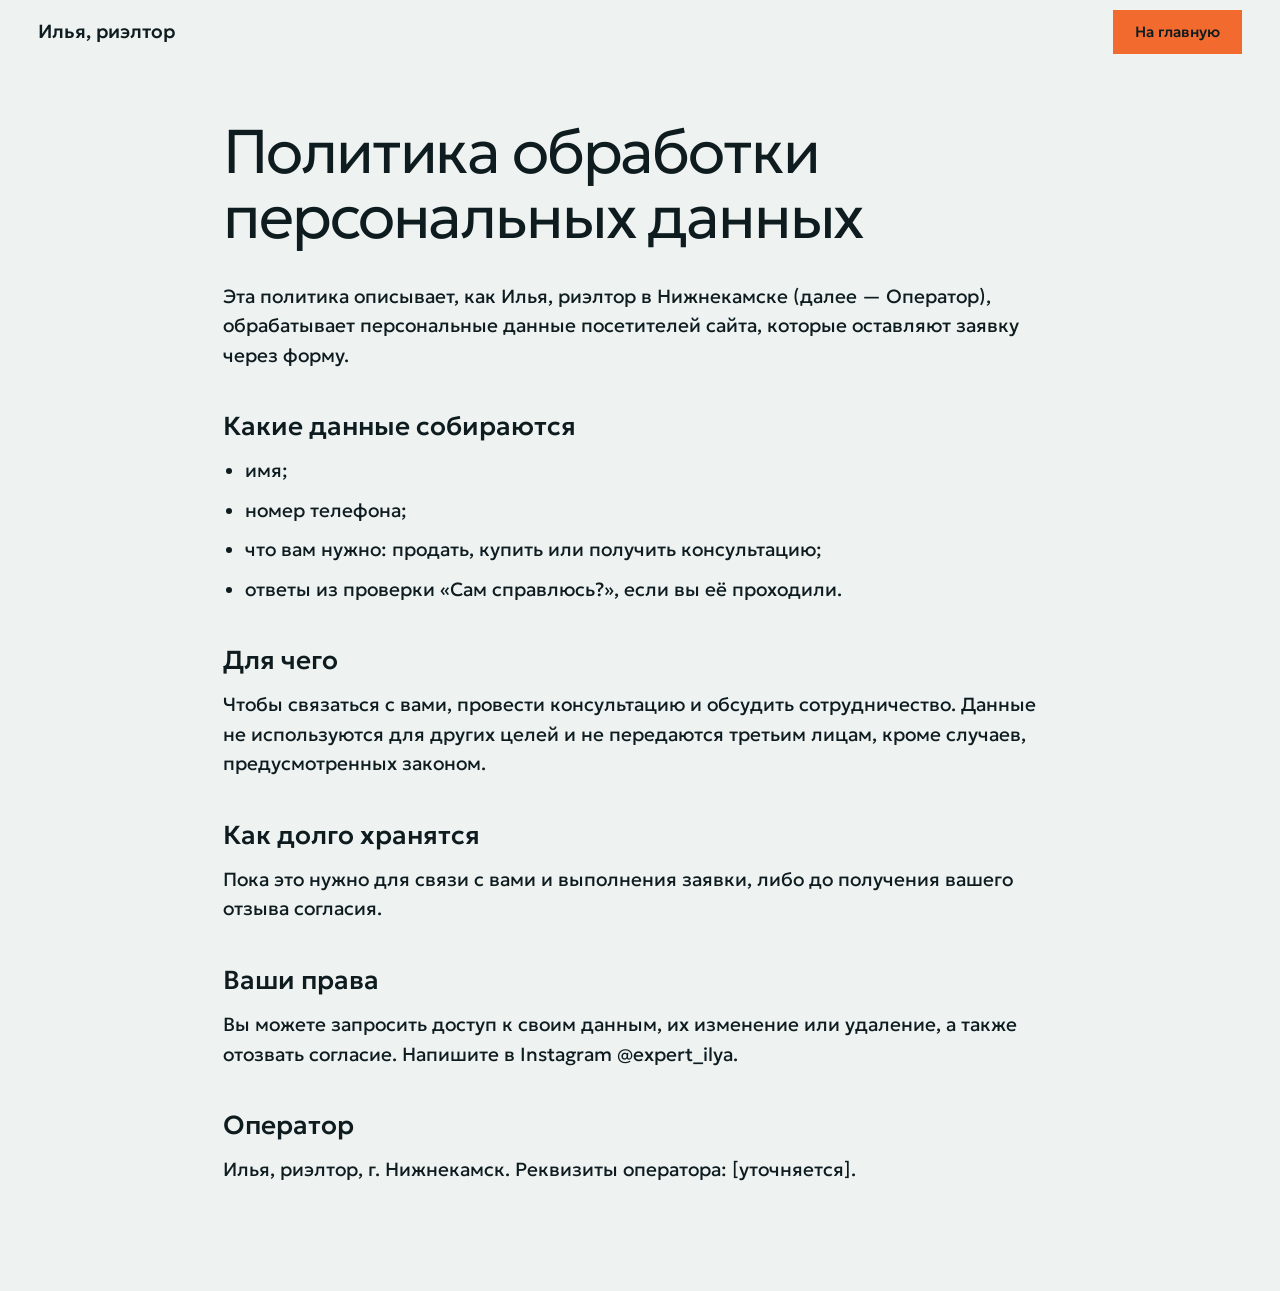
==== privacy.html @ 944a3500 "init: landing for Ilya realtor Nizhnekamsk" ====
<!DOCTYPE html>
<html lang="ru">
<head>
<meta charset="utf-8">
<meta name="viewport" content="width=device-width, initial-scale=1">
<title>Политика обработки персональных данных | Илья, риэлтор</title>
<meta name="robots" content="noindex">
<link rel="icon" type="image/svg+xml" href="assets/favicon.svg">
<link href="https://fonts.googleapis.com/css2?family=Geologica:wght@300;400;500&display=swap" rel="stylesheet">
<link rel="stylesheet" href="styles.css">
</head>
<body>
<header class="bar" data-tone="mist"><a class="bar__brand" href="./">Илья, риэлтор</a><a class="btn btn--bar" href="./"><span>На главную</span></a></header>
<main class="legal">
  <h1>Политика обработки персональных данных</h1>
  <p>Эта политика описывает, как Илья, риэлтор в Нижнекамске (далее — Оператор), обрабатывает персональные данные посетителей сайта, которые оставляют заявку через форму.</p>
  <h2>Какие данные собираются</h2>
  <ul><li>имя;</li><li>номер телефона;</li><li>что вам нужно: продать, купить или получить консультацию;</li><li>ответы из проверки «Сам справлюсь?», если вы её проходили.</li></ul>
  <h2>Для чего</h2>
  <p>Чтобы связаться с вами, провести консультацию и обсудить сотрудничество. Данные не используются для других целей и не передаются третьим лицам, кроме случаев, предусмотренных законом.</p>
  <h2>Как долго хранятся</h2>
  <p>Пока это нужно для связи с вами и выполнения заявки, либо до получения вашего отзыва согласия.</p>
  <h2>Ваши права</h2>
  <p>Вы можете запросить доступ к своим данным, их изменение или удаление, а также отозвать согласие. Напишите в Instagram @expert_ilya.</p>
  <h2>Оператор</h2>
  <p>Илья, риэлтор, г. Нижнекамск. Реквизиты оператора: [уточняется].</p>
</main>
</body>
</html>
---- styles.css ----
:root {
  --bg: #EEF2F1;
  --surface: #E1E8E7;
  --ink: #0E1C20;
  --muted: #46565B;
  --sky: #CFE1EA;
  --gold: #F2D27A;
  --sage: #D9E7DE;
  --accent: #F26A2E;
  --m: clamp(16px, 3vw, 40px);
  --gap: 24px;
  --step-small: clamp(0.875rem, 0.85rem + 0.1vw, 0.9375rem);
  --step-body: clamp(1.0625rem, 1rem + 0.25vw, 1.1875rem);
  --step-lead: clamp(1.25rem, 1.1rem + 0.7vw, 1.625rem);
  --step-head: clamp(2.125rem, 1.3rem + 3.2vw, 4rem);
  --step-display: clamp(3.5rem, 8.6vw, 8.25rem);
  --ease: cubic-bezier(.16, 1, .3, 1);
  --foot-h: 100svh;
}

*, *::before, *::after { box-sizing: border-box; }
html { -webkit-text-size-adjust: 100%; scroll-padding-top: 72px; }
html.lenis, html.lenis body { height: auto; }
.lenis.lenis-smooth { scroll-behavior: auto !important; }
body {
  margin: 0;
  font-family: 'Geologica', system-ui, sans-serif;
  font-weight: 400;
  font-size: var(--step-body);
  line-height: 1.55;
  color: var(--ink);
  background: var(--bg);
  overflow-x: clip;
}
img { display: block; max-width: 100%; }
a { color: inherit; }
h1, h2, h3, p, ul, ol, dl, dd, figure { margin: 0; }
ul, ol { padding: 0; list-style: none; }
button, input, select { font: inherit; color: inherit; }
:focus-visible { outline: 3px solid var(--ink); outline-offset: 3px; }
::selection { background: var(--accent); color: var(--ink); }

.skip { position: absolute; left: -999px; top: 8px; z-index: 100; background: var(--bg); padding: 10px 16px; }
.skip:focus { left: 8px; }
.wrap { padding-inline: var(--m); }
.chapter { padding-block: clamp(96px, 12vw, 200px); position: relative; }

.head {
  font-weight: 300;
  font-size: var(--step-head);
  line-height: 1.02;
  letter-spacing: -0.035em;
  text-wrap: balance;
}
.lead { font-size: var(--step-lead); line-height: 1.4; max-width: 34ch; }
.w { display: inline-block; overflow: hidden; vertical-align: top; padding-bottom: .12em; margin-bottom: -.12em; }
.w__in { display: inline-block; }

/* ===== buttons ===== */
.btn {
  position: relative; overflow: hidden;
  display: inline-flex; align-items: center; justify-content: center;
  min-height: 56px; padding: 0 30px;
  border: 0; border-radius: 0;
  background: var(--accent); color: var(--ink);
  font-weight: 500; text-decoration: none; cursor: pointer;
  will-change: transform;
}
.btn::before {
  content: ''; position: absolute; inset: 0; background: var(--ink);
  transform: translateY(101%); transition: transform .5s var(--ease);
}
.btn span { position: relative; z-index: 1; transition: color .3s; }
.btn:hover::before, .btn:focus-visible::before { transform: none; }
.btn:hover span, .btn:focus-visible span { color: var(--bg); }
.btn:active { transform: scale(.98); }
.btn--full { width: 100%; min-height: 56px; }
.btn[disabled] { opacity: .7; cursor: wait; }
.tlink { text-decoration: underline; text-decoration-thickness: 2px; text-underline-offset: 5px; }
.tlink:hover { text-decoration-color: var(--accent); }

/* ===== top bar ===== */
.bar {
  position: fixed; inset: 0 0 auto 0; z-index: 50; height: 64px;
  padding-inline: var(--m);
  display: flex; align-items: center; justify-content: space-between; gap: 24px;
  background: var(--bar-bg, var(--bg)); color: var(--ink);
  transition: background-color .3s, transform .5s var(--ease);
}
.bar.is-away { transform: translateY(-100%); }
.bar[data-tone="mist"] { --bar-bg: #EEF2F1; }
.bar[data-tone="sky"] { --bar-bg: #CFE1EA; }
.bar[data-tone="gold"] { --bar-bg: #F2D27A; }
.bar[data-tone="sage"] { --bar-bg: #D9E7DE; }
.bar[data-tone="orange"] { --bar-bg: #F26A2E; }
.bar__brand { font-weight: 500; text-decoration: none; white-space: nowrap; flex-shrink: 0; }
.bar__nav { display: flex; gap: 32px; }
.bar__nav a { text-decoration: none; white-space: nowrap; font-size: var(--step-small); }
.bar__nav a:hover { text-decoration: underline; text-underline-offset: 6px; text-decoration-thickness: 2px; }
.btn--bar { min-height: 44px; padding: 0 22px; font-size: var(--step-small); }

/* ===== hero ===== */
.hero {
  display: grid; grid-template-columns: minmax(0, 10fr) minmax(0, 2fr);
  height: 100svh; min-height: 560px; padding: 10px; gap: 0;
  background: var(--bg);
}
.hero__panel { position: relative; overflow: hidden; color: #fff; background: #2a3944; }
.hero__img { position: absolute; inset: -4% 0 -4% 0; width: 100%; height: 108%; object-fit: cover; object-position: 50% 40%; will-change: transform; }
.hero__panel::before {
  content: ''; position: absolute; inset: 0; z-index: 1;
  background: linear-gradient(to bottom, rgba(8, 20, 28, .62) 0%, rgba(8, 20, 28, .34) 38%, rgba(8, 20, 28, 0) 56%, rgba(8, 20, 28, .5) 100%);
}
.hero__brand { position: absolute; z-index: 2; left: 28px; top: 28px; font-weight: 500; }
.hero__h1 {
  position: absolute; z-index: 2; left: 0; right: 0; top: 17%;
  text-align: center; font-weight: 300; font-size: var(--step-display);
  line-height: 1; letter-spacing: -0.035em;
}
.mask { display: block; overflow: hidden; padding: .04em .1em .12em; margin-bottom: -.12em; }
.mask__in { display: block; will-change: transform; }
.hero__lead { position: absolute; z-index: 2; left: 28px; bottom: 36px; width: min(34ch, 36%); font-size: var(--step-body); }
.btn--hero { position: absolute; z-index: 2; left: 50%; bottom: 36px; translate: -50% 0; white-space: nowrap; }
.swatches { display: flex; flex-direction: column; }
.swatches a {
  flex: 1; display: flex; align-items: flex-start; padding: 20px;
  background: var(--sw); color: var(--ink); text-decoration: none; font-weight: 500;
  transition: flex-grow .6s var(--ease), padding-left .4s var(--ease);
}
.swatches a:hover, .swatches a:focus-visible { flex-grow: 1.5; padding-left: 28px; }

/* ===== scene: services ===== */
.scene { position: relative; background: var(--bg); }
.js .scene { height: 440vh; }
.scene__stick { position: relative; min-height: 100svh; overflow: hidden; }
.js .scene__stick { position: sticky; top: 0; height: 100svh; }
.scene__bg { position: absolute; inset: 0; width: 100%; height: 100%; object-fit: cover; object-position: 50% 62%; will-change: transform; }
.scene__scrim {
  position: absolute; inset: 0 0 auto 0; height: 66%;
  background: linear-gradient(to bottom, rgba(238, 242, 241, .97) 0%, rgba(238, 242, 241, .92) 60%, rgba(238, 242, 241, 0) 100%);
}
.scene__list {
  position: relative; z-index: 2; width: min(580px, calc(100% - 2 * var(--m)));
  margin: 0 auto; padding: 96px 0 40px; text-align: center;
}
.js .scene__list { position: absolute; left: 50%; top: 0; translate: -50% 0; padding-top: 92px; }
.stmt { padding-block: 5px; }
.stmt__t { font-size: var(--step-body); font-weight: 400; line-height: 1.3; color: var(--muted); transition: color .35s, font-weight .35s; }
.stmt__d { color: var(--ink); max-width: 46ch; margin: 6px auto 8px; }
.js .stmt__d { max-height: 0; opacity: 0; overflow: hidden; margin-block: 0; transition: max-height .6s var(--ease), opacity .4s, margin .5s var(--ease); }
.js .stmt.is-on .stmt__d { max-height: 140px; opacity: 1; margin-block: 6px 8px; }
.stmt.is-on .stmt__t, .stmt:only-child .stmt__t { color: var(--ink); font-weight: 500; }
.scene__pairs { position: absolute; inset: 0; z-index: 1; pointer-events: none; display: none; }
.js .scene__pairs { display: block; }
.pair { position: absolute; inset: 0; }
.pair img { position: absolute; object-fit: cover; opacity: 0; transform: translateY(40px) scale(1.06); transition: opacity .7s var(--ease), transform 1s var(--ease); }
.pair.is-on img { opacity: 1; transform: none; }
.pair__b { transition-delay: .12s; }
.pair__a { left: var(--m); width: clamp(150px, 16vw, 240px); aspect-ratio: 4 / 5; top: 44%; }
.pair__b { right: var(--m); width: clamp(170px, 19vw, 280px); aspect-ratio: 1 / 1; top: 56%; }
.pair[data-i="1"] .pair__a { aspect-ratio: 3 / 4; top: 52%; object-position: 30% 50%; }
.pair[data-i="1"] .pair__b { aspect-ratio: 16 / 10; top: 46%; }
.pair[data-i="2"] .pair__a { aspect-ratio: 1 / 1; top: 48%; }
.pair[data-i="2"] .pair__b { aspect-ratio: 4 / 5; top: 50%; object-position: 70% 50%; }
.pair[data-i="3"] .pair__a { aspect-ratio: 16 / 10; top: 58%; object-position: 20% 50%; }
.pair[data-i="3"] .pair__b { aspect-ratio: 3 / 4; top: 44%; object-position: 60% 50%; }
.pair[data-i="4"] .pair__a { aspect-ratio: 4 / 5; top: 50%; object-position: 40% 50%; }
.pair[data-i="4"] .pair__b { aspect-ratio: 16 / 10; top: 60%; }
.pair[data-i="5"] .pair__a { aspect-ratio: 1 / 1; top: 56%; object-position: 80% 50%; }
.pair[data-i="5"] .pair__b { aspect-ratio: 3 / 4; top: 46%; }

/* ===== check ===== */
.check { background: var(--bg); }
.check__grid { display: grid; grid-template-columns: repeat(12, minmax(0, 1fr)); gap: var(--gap); align-items: start; }
.check__side { grid-column: 1 / 6; position: sticky; top: 112px; }
.check__side .lead { margin-top: 28px; }
.result { margin-top: 48px; }
.result__n { font-weight: 300; font-size: clamp(5rem, 9vw, 8.5rem); line-height: .95; letter-spacing: -0.045em; font-variant-numeric: tabular-nums; }
.result__of { font-size: var(--step-lead); letter-spacing: 0; color: var(--muted); }
.result__t { margin-top: 14px; font-size: var(--step-lead); line-height: 1.3; max-width: 28ch; }
.result__s { margin-top: 10px; max-width: 44ch; color: var(--muted); }
.result .btn { margin-top: 28px; }
.tasks { grid-column: 7 / 13; display: grid; gap: 12px; }
.task { position: relative; display: flex; align-items: center; gap: 20px; padding: 22px 26px; background: var(--surface); cursor: pointer; transition: background-color .35s, transform .5s var(--ease); }
.task:hover { background: #D5DFDE; transform: translateX(6px); }
.task input { position: absolute; opacity: 0; inset: 0; width: 100%; height: 100%; cursor: pointer; margin: 0; }
.task__box { flex: none; width: 34px; height: 34px; background: #fff; display: grid; place-items: center; transition: background-color .3s; }
.task__box::after { content: ''; width: 9px; height: 17px; border: solid var(--ink); border-width: 0 3px 3px 0; transform: translateY(-2px) rotate(45deg) scale(0); transition: transform .4s var(--ease); }
.task:has(input:checked) { background: var(--sky); }
.task:has(input:checked) .task__box { background: var(--accent); }
.task:has(input:checked) .task__box::after { transform: translateY(-2px) rotate(45deg) scale(1); }
.task:has(input:focus-visible) { outline: 3px solid var(--ink); outline-offset: 3px; }
.task__t { line-height: 1.35; }

/* ===== steps ===== */
.steps { background: var(--sky); }
.steps__grid { display: grid; grid-template-columns: repeat(12, minmax(0, 1fr)); column-gap: var(--gap); }
.steps__h { grid-column: 7 / 13; grid-row: 1; }
.st { display: contents; }
.st__pic { overflow: hidden; }
.st__pic img { width: 100%; height: 100%; object-fit: cover; will-change: transform; }
.st__p { max-width: 36ch; }
.st__p strong { font-weight: 500; }
.st1 .st__pic { grid-column: 1 / 5; grid-row: 1 / 3; aspect-ratio: 3 / 4; }
.st1 .st__p { grid-column: 5 / 8; grid-row: 2; margin-top: 48px; align-self: start; }
.st2 .st__pic { grid-column: 6 / 9; grid-row: 3; aspect-ratio: 1 / 1; margin-top: 120px; }
.st2 .st__p { grid-column: 9 / 13; grid-row: 3; margin-top: 120px; align-self: start; }
.st3 .st__pic { grid-column: 8 / 13; grid-row: 4; aspect-ratio: 16 / 10; margin-top: 100px; }
.st3 .st__p { grid-column: 3 / 8; grid-row: 4; margin-top: 100px; align-self: start; justify-self: end; padding-right: 8px; }

/* ===== about ===== */
.about { background: var(--gold); }
.about__lead { margin-top: 24px; max-width: 40ch; }
.about__tiles { margin-top: 72px; display: grid; grid-template-columns: repeat(12, minmax(0, 1fr)); gap: 16px var(--gap); align-items: start; }
.about__photo { position: relative; grid-column: 1 / 9; overflow: hidden; aspect-ratio: 16 / 10; }
.about__photo img { width: 100%; height: 100%; object-fit: cover; will-change: transform; }
.about__note { position: absolute; top: 0; right: 0; width: 340px; padding: 22px; background: var(--bg); font-size: var(--step-body); line-height: 1.5; }
.about__side { grid-column: 9 / 13; display: grid; gap: 32px; }
.about__tile { background: var(--sky); aspect-ratio: 300 / 220; overflow: hidden; }
.about__tile svg { width: 100%; height: 100%; display: block; }
.river { fill: #9DBFD0; }
.dot { fill: var(--accent); }
.dot-ring { fill: none; stroke: var(--accent); stroke-width: 3; transform-box: fill-box; transform-origin: center; animation: ring 2.4s var(--ease) infinite; }
@keyframes ring { 0% { transform: scale(1); opacity: .9; } 100% { transform: scale(3.2); opacity: 0; } }
.facts { display: grid; grid-template-columns: 1fr 1fr; gap: 24px 20px; }
.facts dt { font-size: var(--step-small); color: var(--ink); opacity: .78; }
.facts dd { font-size: var(--step-body); font-weight: 500; line-height: 1.3; margin-top: 2px; }

/* ===== faq ===== */
.faq { background: var(--sage); padding-bottom: clamp(96px, 12vw, 200px); }
.faq__grid { display: grid; grid-template-columns: repeat(12, minmax(0, 1fr)); gap: var(--gap); align-items: start; }
.faq__text { grid-column: 1 / 6; }
.faq__fact { margin-top: 28px; font-size: var(--step-body); }
.qa { margin-top: 44px; }
.qa details { padding-block: 14px; }
.qa summary { list-style: none; cursor: pointer; position: relative; padding-right: 36px; font-size: var(--step-lead); line-height: 1.25; font-weight: 400; }
.qa summary::-webkit-details-marker { display: none; }
.qa summary::after { content: ''; position: absolute; right: 8px; top: .55em; width: 11px; height: 11px; border: solid var(--ink); border-width: 0 2px 2px 0; transform: rotate(45deg); transition: transform .4s var(--ease); }
.qa details[open] summary::after { transform: translateY(5px) rotate(-135deg); }
.qa summary:hover { color: var(--muted); }
.qa details p { margin-top: 12px; color: var(--ink); max-width: 46ch; overflow: hidden; }
.faq__cta { margin-top: 48px; display: flex; flex-wrap: wrap; gap: 20px 28px; align-items: center; }
.faq__media { grid-column: 7 / 13; position: relative; margin-top: calc(-1 * clamp(96px, 12vw, 200px)); padding-bottom: 80px; }
.faq__tall { aspect-ratio: 3 / 4; overflow: hidden; }
.faq__tall img { width: 100%; height: 118%; object-fit: cover; object-position: 50% 40%; will-change: transform; }
.faq__sq { position: absolute; left: -40px; bottom: 0; width: 33%; aspect-ratio: 1 / 1; overflow: hidden; background: var(--sage); padding: 0; }
.faq__sq img { width: 100%; height: 100%; object-fit: cover; }

/* ===== contact ===== */
.contact { position: relative; height: 140svh; min-height: 820px; background: var(--sky); overflow: clip; }
.contact__bg { position: absolute; inset: 0; width: 100%; height: 100%; object-fit: cover; object-position: 50% 80%; will-change: transform; }
.contact__card {
  position: sticky; top: 60px; z-index: 2; margin: 60px 60px 0 auto; width: 420px; max-width: calc(100% - 32px);
  padding: 32px; background: var(--bg);
}
.contact__h { font-weight: 300; font-size: 1.75rem; line-height: 1.1; letter-spacing: -0.03em; }
.contact__p { margin-top: 12px; }
.form { margin-top: 22px; display: grid; gap: 14px; }
.f { display: grid; gap: 4px; font-size: var(--step-small); }
.f input, .f select { width: 100%; height: 52px; padding: 0 14px; background: #fff; border: 2px solid #fff; border-radius: 0; font-size: var(--step-body); transition: border-color .25s; appearance: none; }
.f select { background: #fff url("data:image/svg+xml,%3Csvg xmlns='http://www.w3.org/2000/svg' width='12' height='8'%3E%3Cpath d='M0 0h12L6 8z' fill='%230E1C20'/%3E%3C/svg%3E") no-repeat right 16px center; padding-right: 40px; }
.f input:focus, .f select:focus { outline: none; border-color: var(--ink); }
.agree { display: flex; gap: 10px; align-items: flex-start; font-size: var(--step-small); line-height: 1.4; }
.agree input { margin-top: 3px; width: 18px; height: 18px; accent-color: var(--ink); flex: none; }
.form__note { font-size: var(--step-small); color: var(--muted); }
.contact__alt { margin-top: 18px; font-size: var(--step-small); }

/* ===== footer ===== */
.foot {
  background: var(--accent); color: var(--ink);
  min-height: 100svh; display: grid; grid-template-rows: auto 1fr auto auto;
  padding: 40px var(--m) 20px;
}
.foot-fixed .foot { position: fixed; inset: auto 0 0 0; z-index: 0; }
.foot-fixed main { position: relative; z-index: 1; margin-bottom: var(--foot-h); }
.foot__cols { display: grid; grid-template-columns: repeat(4, minmax(0, 1fr)); gap: 32px var(--gap); font-size: var(--step-body); }
.foot__cols li { line-height: 1.6; }
.foot__cols strong { font-weight: 500; }
.foot__cols a { text-decoration: none; }
.foot__cols a:hover { text-decoration: underline; text-underline-offset: 5px; text-decoration-thickness: 2px; }
.foot__word { width: 100%; height: auto; display: block; margin-top: 40px; overflow: visible; }
.foot__word text { font-family: 'Geologica', sans-serif; font-weight: 300; font-size: 140px; fill: var(--ink); letter-spacing: -0.03em; }
.foot__legal { margin-top: 14px; font-size: var(--step-small); max-width: 72ch; line-height: 1.5; }

/* ===== legal page ===== */
.legal { max-width: 70ch; margin: 0 auto; padding: 120px var(--m) 96px; }
.legal h1 { font-weight: 300; font-size: var(--step-head); line-height: 1.05; letter-spacing: -0.035em; margin-bottom: 32px; }
.legal h2 { font-size: var(--step-lead); font-weight: 500; margin: 36px 0 10px; }
.legal p, .legal li { margin-bottom: 10px; }
.legal ul { list-style: disc; padding-left: 22px; }

/* ===== breakpoints ===== */
@media (max-width: 1180px) { .bar__nav { gap: 22px; } }
@media (max-width: 1100px) {
  .bar__nav { display: none; }
  .about__tiles { grid-template-columns: 1fr; }
  .about__photo, .about__side { grid-column: 1; }
  .about__side { grid-template-columns: 1fr 1fr; align-items: start; }
}
@media (max-width: 900px) {
  .hero { grid-template-columns: 1fr; grid-template-rows: 64svh auto; height: auto; min-height: 0; padding: 8px; }
  .hero__panel { height: 64svh; min-height: 420px; }
  .hero__h1 { top: 14%; font-size: 12vw; }
  .hero__lead { display: none; }
  .hero__brand { display: none; }
  .hero__brand { left: 16px; top: 18px; }
  .btn--hero { bottom: 20px; }
  .swatches a { flex: none; height: 52px; padding: 14px 20px; align-items: center; }
  .swatches a:hover, .swatches a:focus-visible { padding-left: 20px; }

  .js .scene { height: 400vh; }
  .scene__scrim { inset: auto 0 0 0; height: 70%; background: linear-gradient(to top, rgba(238, 242, 241, .97) 0%, rgba(238, 242, 241, .93) 62%, rgba(238, 242, 241, 0) 100%); }
  .js .scene__list { left: var(--m); top: auto; bottom: 20px; translate: none; width: calc(100% - 2 * var(--m)); padding: 0; text-align: left; }
  .stmt__d { margin-inline: 0; }
  .pair__a { top: 76px; right: var(--m); left: auto; width: 44vw; aspect-ratio: 4 / 3 !important; }
  .pair__b { display: none; }

  .check__grid { grid-template-columns: 1fr; }
  .check__side, .tasks { grid-column: 1; position: static; }
  .check__side { margin-bottom: 40px; }

  .steps__grid { grid-template-columns: 1fr; row-gap: 0; }
  .steps__h { grid-column: 1; grid-row: auto; margin-bottom: 40px; }
  .st { display: block; margin-bottom: 56px; }
  .st .st__pic { grid-column: auto; margin: 0; }
  .st1 .st__pic { width: 100%; aspect-ratio: 3 / 4; }
  .st2 .st__pic { width: 62%; margin-left: auto; aspect-ratio: 1 / 1; }
  .st3 .st__pic { width: 78%; aspect-ratio: 16 / 10; }
  .st .st__p { margin: 18px 0 0 !important; max-width: 42ch; padding: 0; }
  .st2 .st__p { margin-left: 38% !important; }

  .about__note { position: static; width: auto; padding: 18px 0 0; background: transparent; }
  .about__photo { aspect-ratio: auto; overflow: visible; }
  .about__photo img { aspect-ratio: 4 / 3; }
  .about__side { grid-template-columns: 1fr; }
  .about__tile { aspect-ratio: 3 / 2; }

  .faq__grid { grid-template-columns: 1fr; }
  .faq__text { grid-column: 1; order: 2; }
  .faq__media { grid-column: 1; order: 1; margin-top: calc(-1 * clamp(96px, 12vw, 200px)); padding-bottom: 0; }
  .faq__tall { aspect-ratio: 4 / 5; }
  .faq__sq { left: auto; right: -16px; bottom: -40px; width: 38%; }
  .faq__text { margin-top: 56px; }
  .qa summary { padding-block: 6px; }
  .faq__cta .btn { width: 100%; }

  .contact { height: auto; min-height: 0; padding-bottom: 48px; }
  .contact__bg { position: relative; height: 70svh; }
  .contact__card { position: relative; top: auto; margin: -80px 16px 0; width: auto; max-width: none; }

  .foot { padding-top: 32px; }
  .foot__cols { grid-template-columns: 1fr 1fr; gap: 32px 20px; font-size: var(--step-small); }
}
@media (max-width: 560px) {
  .bar__brand { font-size: var(--step-small); }
  .btn--hero { width: calc(100% - 32px); }
  .hero__h1 { font-size: 10.4vw; }
}
@media (max-width: 380px) {
  .btn--bar { padding: 0 14px; }
}
@media (prefers-reduced-motion: reduce) {
  *, *::before, *::after { animation-duration: .01ms !important; transition-duration: .01ms !important; }
}
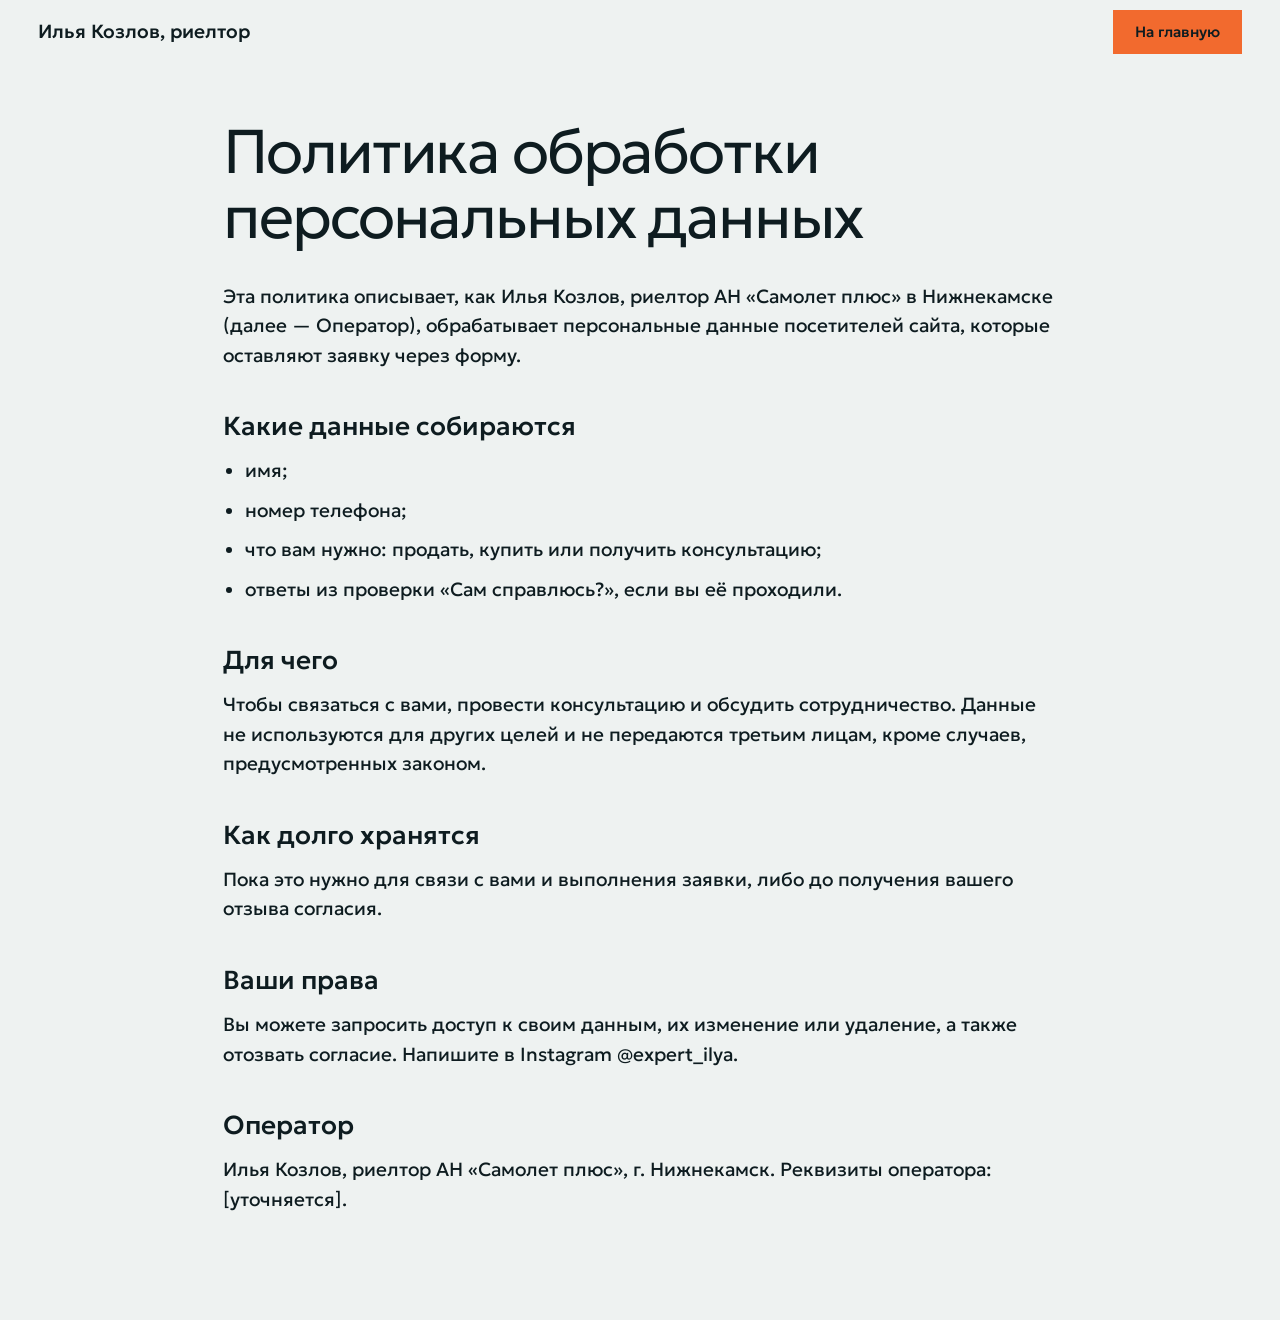
==== commit c5d4ed86: "Client edits: services, FAQ, about, no contract mentions, new photos and plan Co-Authored-By: Claude" ====
--- a/privacy.html
+++ b/privacy.html
@@ -3,17 +3,17 @@
 <head>
 <meta charset="utf-8">
 <meta name="viewport" content="width=device-width, initial-scale=1">
-<title>Политика обработки персональных данных | Илья, риэлтор</title>
+<title>Политика обработки персональных данных | Илья Козлов, риелтор</title>
 <meta name="robots" content="noindex">
 <link rel="icon" type="image/svg+xml" href="assets/favicon.svg">
 <link href="https://fonts.googleapis.com/css2?family=Geologica:wght@300;400;500&display=swap" rel="stylesheet">
 <link rel="stylesheet" href="styles.css">
 </head>
 <body>
-<header class="bar" data-tone="mist"><a class="bar__brand" href="./">Илья, риэлтор</a><a class="btn btn--bar" href="./"><span>На главную</span></a></header>
+<header class="bar" data-tone="mist"><a class="bar__brand" href="./">Илья Козлов, риелтор</a><a class="btn btn--bar" href="./"><span>На главную</span></a></header>
 <main class="legal">
   <h1>Политика обработки персональных данных</h1>
-  <p>Эта политика описывает, как Илья, риэлтор в Нижнекамске (далее — Оператор), обрабатывает персональные данные посетителей сайта, которые оставляют заявку через форму.</p>
+  <p>Эта политика описывает, как Илья Козлов, риелтор АН «Самолет плюс» в Нижнекамске (далее — Оператор), обрабатывает персональные данные посетителей сайта, которые оставляют заявку через форму.</p>
   <h2>Какие данные собираются</h2>
   <ul><li>имя;</li><li>номер телефона;</li><li>что вам нужно: продать, купить или получить консультацию;</li><li>ответы из проверки «Сам справлюсь?», если вы её проходили.</li></ul>
   <h2>Для чего</h2>
@@ -23,7 +23,7 @@
   <h2>Ваши права</h2>
   <p>Вы можете запросить доступ к своим данным, их изменение или удаление, а также отозвать согласие. Напишите в Instagram @expert_ilya.</p>
   <h2>Оператор</h2>
-  <p>Илья, риэлтор, г. Нижнекамск. Реквизиты оператора: [уточняется].</p>
+  <p>Илья Козлов, риелтор АН «Самолет плюс», г. Нижнекамск. Реквизиты оператора: [уточняется].</p>
 </main>
 </body>
 </html>
--- a/styles.css
+++ b/styles.css
@@ -156,18 +156,20 @@
 .pair img { position: absolute; object-fit: cover; opacity: 0; transform: translateY(40px) scale(1.06); transition: opacity .7s var(--ease), transform 1s var(--ease); }
 .pair.is-on img { opacity: 1; transform: none; }
 .pair__b { transition-delay: .12s; }
-.pair__a { left: var(--m); width: clamp(150px, 16vw, 240px); aspect-ratio: 4 / 5; top: 44%; }
+.pair__a { left: var(--m); width: clamp(150px, 16vw, 240px); aspect-ratio: 4 / 5; top: 44%; object-position: 50% 24%; }
 .pair__b { right: var(--m); width: clamp(170px, 19vw, 280px); aspect-ratio: 1 / 1; top: 56%; }
-.pair[data-i="1"] .pair__a { aspect-ratio: 3 / 4; top: 52%; object-position: 30% 50%; }
+.pair img[src$=".svg"] { object-fit: contain; background: var(--sky); }
+.pair[data-i="0"] .pair__b { object-position: 40% 50%; }
+.pair[data-i="1"] .pair__a { aspect-ratio: 3 / 4; top: 52%; object-position: 36% 50%; }
 .pair[data-i="1"] .pair__b { aspect-ratio: 16 / 10; top: 46%; }
-.pair[data-i="2"] .pair__a { aspect-ratio: 1 / 1; top: 48%; }
-.pair[data-i="2"] .pair__b { aspect-ratio: 4 / 5; top: 50%; object-position: 70% 50%; }
-.pair[data-i="3"] .pair__a { aspect-ratio: 16 / 10; top: 58%; object-position: 20% 50%; }
-.pair[data-i="3"] .pair__b { aspect-ratio: 3 / 4; top: 44%; object-position: 60% 50%; }
-.pair[data-i="4"] .pair__a { aspect-ratio: 4 / 5; top: 50%; object-position: 40% 50%; }
-.pair[data-i="4"] .pair__b { aspect-ratio: 16 / 10; top: 60%; }
-.pair[data-i="5"] .pair__a { aspect-ratio: 1 / 1; top: 56%; object-position: 80% 50%; }
-.pair[data-i="5"] .pair__b { aspect-ratio: 3 / 4; top: 46%; }
+.pair[data-i="2"] .pair__a { aspect-ratio: 1 / 1; top: 48%; object-position: 50% 30%; }
+.pair[data-i="2"] .pair__b { aspect-ratio: 4 / 5; top: 50%; object-position: 74% 50%; }
+.pair[data-i="3"] .pair__a { aspect-ratio: 16 / 10; top: 58%; object-position: 30% 50%; }
+.pair[data-i="3"] .pair__b { aspect-ratio: 3 / 4; top: 44%; object-position: 50% 40%; }
+.pair[data-i="4"] .pair__a { aspect-ratio: 4 / 5; top: 50%; object-position: 50% 28%; }
+.pair[data-i="4"] .pair__b { aspect-ratio: 16 / 10; top: 60%; object-position: 72% 50%; }
+.pair[data-i="5"] .pair__a { aspect-ratio: 1 / 1; top: 56%; object-position: 50% 32%; }
+.pair[data-i="5"] .pair__b { aspect-ratio: 3 / 4; top: 46%; object-position: 32% 50%; }
 
 /* ===== check ===== */
 .check { background: var(--bg); }
@@ -199,11 +201,13 @@
 .st { display: contents; }
 .st__pic { overflow: hidden; }
 .st__pic img { width: 100%; height: 100%; object-fit: cover; will-change: transform; }
+.st__pic img[src$=".svg"] { object-fit: contain; }
+.st1 .st__pic img { object-position: 50% 30%; }
 .st__p { max-width: 36ch; }
 .st__p strong { font-weight: 500; }
 .st1 .st__pic { grid-column: 1 / 5; grid-row: 1 / 3; aspect-ratio: 3 / 4; }
 .st1 .st__p { grid-column: 5 / 8; grid-row: 2; margin-top: 48px; align-self: start; }
-.st2 .st__pic { grid-column: 6 / 9; grid-row: 3; aspect-ratio: 1 / 1; margin-top: 120px; }
+.st2 .st__pic { grid-column: 6 / 9; grid-row: 3; aspect-ratio: 5 / 4; margin-top: 120px; }
 .st2 .st__p { grid-column: 9 / 13; grid-row: 3; margin-top: 120px; align-self: start; }
 .st3 .st__pic { grid-column: 8 / 13; grid-row: 4; aspect-ratio: 16 / 10; margin-top: 100px; }
 .st3 .st__p { grid-column: 3 / 8; grid-row: 4; margin-top: 100px; align-self: start; justify-self: end; padding-right: 8px; }
@@ -215,6 +219,7 @@
 .about__photo { position: relative; grid-column: 1 / 9; overflow: hidden; aspect-ratio: 16 / 10; }
 .about__photo img { width: 100%; height: 100%; object-fit: cover; will-change: transform; }
 .about__note { position: absolute; top: 0; right: 0; width: 340px; padding: 22px; background: var(--bg); font-size: var(--step-body); line-height: 1.5; }
+.about__photo img { object-position: 50% 62%; }
 .about__side { grid-column: 9 / 13; display: grid; gap: 32px; }
 .about__tile { background: var(--sky); aspect-ratio: 300 / 220; overflow: hidden; }
 .about__tile svg { width: 100%; height: 100%; display: block; }
@@ -225,6 +230,10 @@
 .facts { display: grid; grid-template-columns: 1fr 1fr; gap: 24px 20px; }
 .facts dt { font-size: var(--step-small); color: var(--ink); opacity: .78; }
 .facts dd { font-size: var(--step-body); font-weight: 500; line-height: 1.3; margin-top: 2px; }
+
+.about__more { margin-top: 16px; display: grid; grid-template-columns: repeat(3, minmax(0, 1fr)); gap: var(--gap); }
+.about__more figure { aspect-ratio: 3 / 4; overflow: hidden; background: var(--sky); }
+.about__more img { width: 100%; height: 100%; object-fit: cover; object-position: 50% 30%; display: block; }
 
 /* ===== faq ===== */
 .faq { background: var(--sage); padding-bottom: clamp(96px, 12vw, 200px); }
@@ -324,7 +333,7 @@
   .st { display: block; margin-bottom: 56px; }
   .st .st__pic { grid-column: auto; margin: 0; }
   .st1 .st__pic { width: 100%; aspect-ratio: 3 / 4; }
-  .st2 .st__pic { width: 62%; margin-left: auto; aspect-ratio: 1 / 1; }
+  .st2 .st__pic { width: 72%; margin-left: auto; aspect-ratio: 5 / 4; }
   .st3 .st__pic { width: 78%; aspect-ratio: 16 / 10; }
   .st .st__p { margin: 18px 0 0 !important; max-width: 42ch; padding: 0; }
   .st2 .st__p { margin-left: 38% !important; }
@@ -334,6 +343,7 @@
   .about__photo img { aspect-ratio: 4 / 3; }
   .about__side { grid-template-columns: 1fr; }
   .about__tile { aspect-ratio: 3 / 2; }
+  .about__more { gap: 8px; }
 
   .faq__grid { grid-template-columns: 1fr; }
   .faq__text { grid-column: 1; order: 2; }
